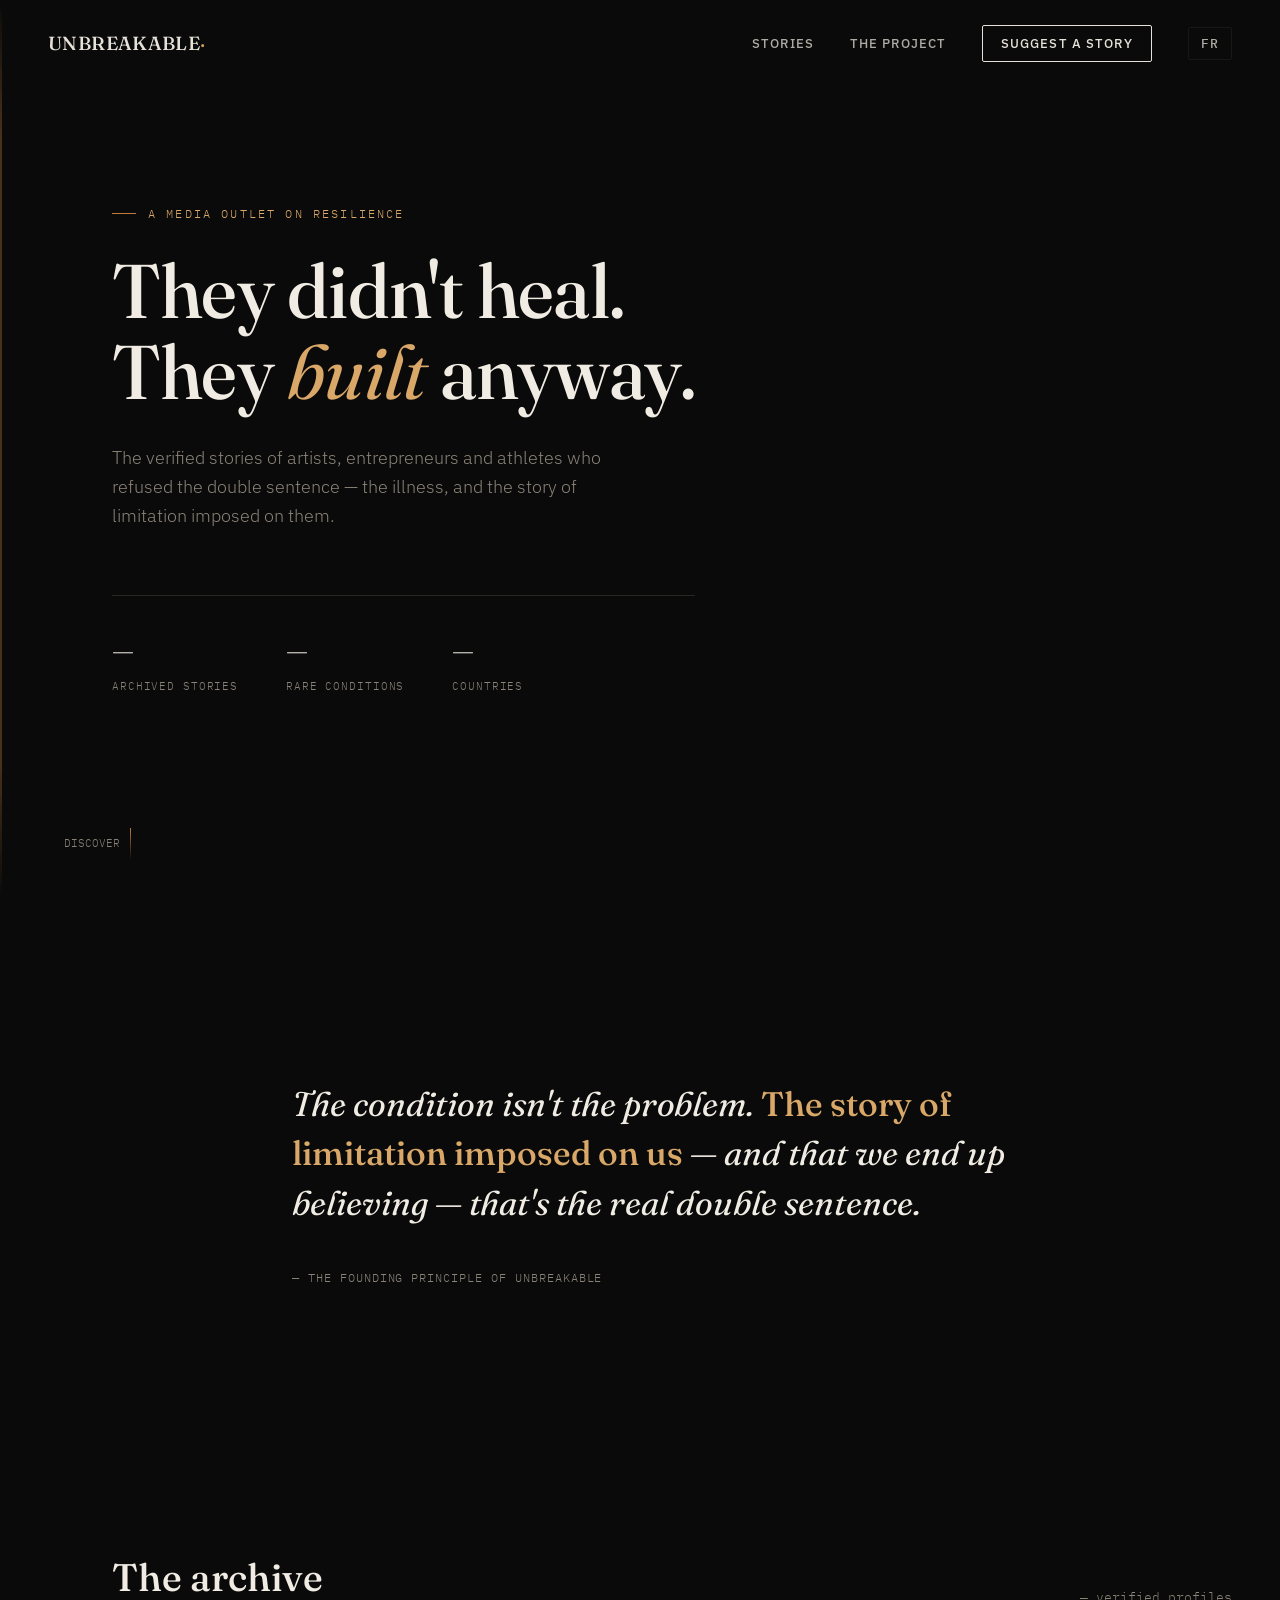
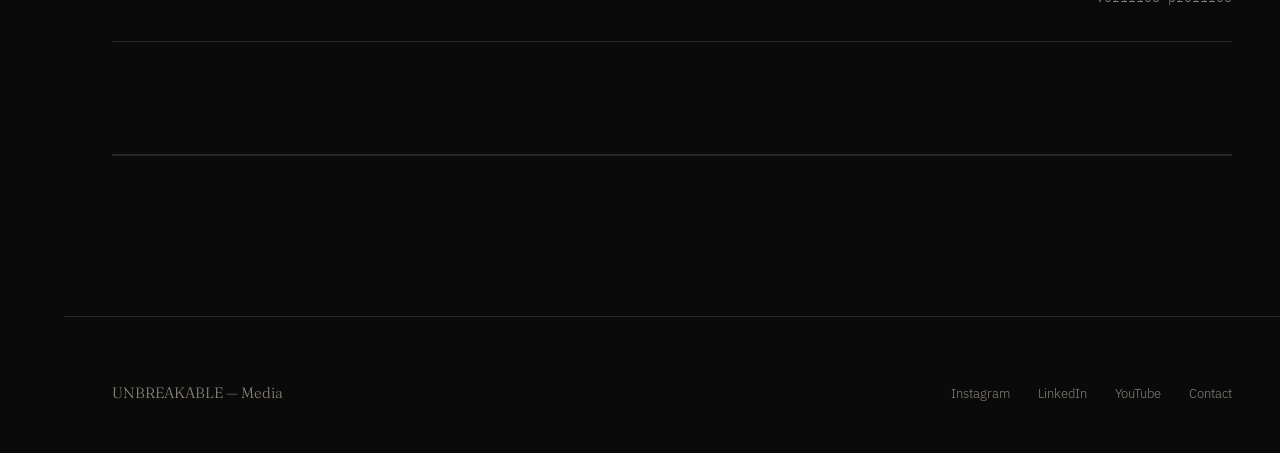
==== en/index.html @ 42d69dcd "Site anglais Unbreakable: pages racine (en/)" ====
<!DOCTYPE html>
<html lang="en">
<head>
<meta charset="UTF-8">
<meta name="viewport" content="width=device-width, initial-scale=1.0">
<title>Unbreakable — They didn't heal. They built anyway.</title>
<meta name="description" content="The verified stories of artists, entrepreneurs and athletes who refused the double sentence tied to their rare condition.">
<link rel="preconnect" href="https://fonts.googleapis.com">
<link href="https://fonts.googleapis.com/css2?family=Fraunces:ital,opsz,wght@0,9..144,300;0,9..144,500;0,9..144,600;1,9..144,400;1,9..144,500&family=IBM+Plex+Sans:wght@300;400;500;600&family=IBM+Plex+Mono:wght@400;500&display=swap" rel="stylesheet">
<link rel="stylesheet" href="/css/style.css">
</head>
<body>
<div class="thread-track"><div class="thread"></div></div>
<header>
<a href="/en/" class="wordmark">UNBREAKABLE<span class="crack">·</span></a>
<nav>
<ul>
<li><a href="#archive">Stories</a></li>
<li><a href="#manifesto">The project</a></li>
<li><a href="/en/propose.html" class="nav-cta">Suggest a story</a></li>
<li><a href="/" class="lang-switch mono">FR</a></li>
</ul>
</nav>
</header>
<section class="hero">
<div class="hero-row">
<div class="hero-inner">
<div class="eyebrow">A media outlet on resilience</div>
<h1 class="display">They didn't heal.<br>They <em>built</em> anyway.</h1>
<p class="hero-sub">The verified stories of artists, entrepreneurs and athletes who refused the double sentence — the illness, and the story of limitation imposed on them.</p>
<div class="hero-meta">
<div>
<span class="num" id="stat-stories">—</span>
<span class="label">Archived stories</span>
</div>
<div>
<span class="num" id="stat-pathologies">—</span>
<span class="label">Rare conditions</span>
</div>
<div>
<span class="num" id="stat-countries">—</span>
<span class="label">Countries</span>
</div>
</div>
</div>
<a href="#" class="featured" id="featured-story">
</a>
</div>
<div class="scroll-hint">DISCOVER</div>
</section>
<section class="manifesto" id="manifesto">
<div class="manifesto-inner">
<p>The condition isn't the problem. <span class="gold">The story of limitation imposed on us</span> — and that we end up believing — that's the real double sentence.</p>
<div class="manifesto-sign">— The founding principle of Unbreakable</div>
</div>
</section>
<section class="archive" id="archive">
<div class="archive-head">
<h2 class="display">The archive</h2>
<span class="archive-count mono" id="archive-count">— verified profiles</span>
</div>
<div class="filters" id="filters">
</div>
<div class="grid" id="grid">
</div>
</section>
<footer>
<div class="footer-wordmark">UNBREAKABLE — Media</div>
<div class="footer-links">
<a href="https://instagram.com/lesincassables" target="_blank">Instagram</a>
<a href="https://linkedin.com/company/lesincassables" target="_blank">LinkedIn</a>
<a href="#" target="_blank">YouTube</a>
<a href="mailto:contact@lesincassables.com">Contact</a>
</div>
</footer>
<script src="/en/js/main.js"></script>
</body>
</html>
---- css/style.css ----
:root{
    --bg:#0a0a0a;
    --surface:#141210;
    --surface-2:#1c1916;
    --text:#f0ece3;
    --text-muted:#8a8378;
    --gold:#c17a3a;
    --gold-light:#d9a869;
    --hairline:#2a2723;
  }
  *{margin:0;padding:0;box-sizing:border-box;}
  html{scroll-behavior:smooth;}
  body{
    background:var(--bg);
    color:var(--text);
    font-family:'IBM Plex Sans',sans-serif;
    font-weight:300;
    line-height:1.6;
    overflow-x:hidden;
  }
  .display{font-family:'Fraunces',serif;}
  .mono{font-family:'IBM Plex Mono',monospace;}

  /* ---- Gold thread that runs the length of the page ---- */
  .thread{
    position:fixed;
    left:0; top:0;
    width:2px; height:100vh;
    background:linear-gradient(180deg, transparent 0%, var(--gold) 15%, var(--gold) 85%, transparent 100%);
    opacity:.35;
    transform-origin:top;
    z-index:1;
    pointer-events:none;
  }
  .thread-track{position:absolute; left:48px; top:0; width:2px; height:100%;}

  /* ---- Nav ---- */
  header{
    position:fixed; top:0; left:0; right:0;
    display:flex; align-items:center; justify-content:space-between;
    padding:28px 48px;
    z-index:100;
    mix-blend-mode:difference;
  }
  .wordmark{
    font-family:'Fraunces',serif;
    font-weight:500;
    font-size:19px;
    letter-spacing:0.02em;
    color:var(--text);
    text-decoration:none;
  }
  .wordmark .crack{color:var(--gold-light);}
  nav ul{display:flex; gap:36px; list-style:none;}
  nav a{
    color:var(--text);
    text-decoration:none;
    font-size:13px;
    letter-spacing:0.08em;
    text-transform:uppercase;
    font-weight:500;
    opacity:.75;
    transition:opacity .25s;
  }
  nav a:hover{opacity:1;}
  .nav-cta{
    border:1px solid var(--text);
    padding:9px 18px;
    border-radius:2px;
    opacity:1 !important;
  }
  .lang-switch{
    border:1px solid var(--hairline);
    padding:7px 12px !important;
    border-radius:2px;
    font-family:'IBM Plex Mono',monospace;
    letter-spacing:.08em;
  }
  .lang-switch:hover{border-color:var(--gold-light); color:var(--gold-light) !important; opacity:1 !important;}

  /* ---- Hero ---- */
  .hero{
    min-height:100vh;
    display:flex;
    flex-direction:column;
    justify-content:center;
    padding:0 48px;
    position:relative;
  }
  .hero-row{
    display:flex;
    gap:80px;
    align-items:flex-end;
    margin-left:64px;
    flex-wrap:wrap;
  }
  .hero-inner{max-width:640px;}

  /* ---- Featured story panel (hero sidekick) ---- */
  .featured{
    width:300px;
    flex-shrink:0;
    text-decoration:none;
    color:inherit;
    display:block;
  }
  .featured-eyebrow{
    font-family:'IBM Plex Mono',monospace;
    font-size:11px;
    letter-spacing:.14em;
    text-transform:uppercase;
    color:var(--gold-light);
    margin-bottom:16px;
    display:flex; align-items:center; gap:10px;
  }
  .featured-eyebrow::before{content:'';width:16px;height:1px;background:var(--gold);}
  .featured-portrait{
    width:100%;
    aspect-ratio:3/3.6;
    border-radius:4px;
    position:relative;
    overflow:hidden;
    margin-bottom:18px;
    border:1px solid var(--hairline);
  }
  .featured-portrait .crack-line{
    position:absolute;
    top:38%; left:-10%;
    width:120%; height:2px;
    background:var(--gold-light);
    transform:rotate(-4deg);
    box-shadow:0 0 12px rgba(193,122,58,.6);
  }
  .featured h3{
    font-family:'Fraunces',serif;
    font-weight:500;
    font-size:22px;
    margin-bottom:8px;
  }
  .featured p{
    font-size:13.5px;
    color:var(--text-muted);
    line-height:1.5;
  }
  .featured-read{
    margin-top:14px;
    font-family:'IBM Plex Mono',monospace;
    font-size:11px;
    letter-spacing:.06em;
    text-transform:uppercase;
    color:var(--gold-light);
    display:flex; align-items:center; gap:8px;
    transition:gap .2s;
  }
  .featured:hover .featured-read{gap:14px;}

  /* ---- Portrait silhouette (shared placeholder system) ---- */
  .portrait-silhouette{
    width:100%; height:100%;
    position:relative;
  }
  .portrait-silhouette .bust{
    position:absolute;
    bottom:0; left:50%;
    transform:translateX(-50%);
    width:78%; height:62%;
    border-radius:50% 50% 0 0 / 60% 60% 0 0;
  }
  .portrait-silhouette .head{
    position:absolute;
    top:12%; left:50%;
    transform:translateX(-50%);
    width:38%; aspect-ratio:1;
    border-radius:50%;
  }
  .eyebrow{
    font-family:'IBM Plex Mono',monospace;
    font-size:12px;
    letter-spacing:0.18em;
    text-transform:uppercase;
    color:var(--gold-light);
    margin-bottom:28px;
    display:flex;
    align-items:center;
    gap:12px;
  }
  .eyebrow::before{
    content:'';
    width:24px; height:1px;
    background:var(--gold);
  }
  .hero h1{
    font-size:clamp(38px, 6vw, 76px);
    font-weight:500;
    line-height:1.06;
    letter-spacing:-0.01em;
    max-width:14ch;
  }
  .hero h1 em{
    font-style:italic;
    font-weight:400;
    color:var(--gold-light);
    position:relative;
  }
  .hero-sub{
    margin-top:32px;
    max-width:46ch;
    font-size:18px;
    color:var(--text-muted);
    font-weight:300;
  }
  .hero-meta{
    display:flex;
    gap:48px;
    margin-top:64px;
    padding-top:32px;
    border-top:1px solid var(--hairline);
    max-width:640px;
  }
  .hero-meta div{display:flex; flex-direction:column; gap:6px;}
  .hero-meta .num{font-family:'Fraunces',serif; font-size:28px; color:var(--text);}
  .hero-meta .label{font-family:'IBM Plex Mono',monospace; font-size:11px; letter-spacing:.08em; text-transform:uppercase; color:var(--text-muted);}
  .scroll-hint{
    position:absolute; bottom:40px; left:64px;
    font-family:'IBM Plex Mono',monospace;
    font-size:11px;
    color:var(--text-muted);
    display:flex; align-items:center; gap:10px;
  }
  .scroll-hint::after{
    content:'';
    width:1px; height:32px;
    background:linear-gradient(180deg, var(--gold), transparent);
    animation:pulse-line 2s ease-in-out infinite;
  }
  @keyframes pulse-line{0%,100%{opacity:.3;}50%{opacity:1;}}

  /* ---- Manifesto ---- */
  .manifesto{
    padding:180px 48px;
    display:flex;
    justify-content:center;
    position:relative;
  }
  .manifesto-inner{max-width:760px; margin-left:64px;}
  .manifesto p{
    font-family:'Fraunces',serif;
    font-style:italic;
    font-weight:400;
    font-size:clamp(24px, 3vw, 34px);
    line-height:1.45;
    color:var(--text);
  }
  .manifesto p .gold{color:var(--gold-light); font-style:normal; font-weight:500;}
  .manifesto-sign{
    margin-top:40px;
    font-family:'IBM Plex Mono',monospace;
    font-size:12px;
    letter-spacing:.08em;
    text-transform:uppercase;
    color:var(--text-muted);
  }

  /* ---- Archive ---- */
  .archive{padding:80px 48px 160px; margin-left:64px;}
  .archive-head{
    display:flex;
    justify-content:space-between;
    align-items:flex-end;
    margin-bottom:56px;
    flex-wrap:wrap;
    gap:24px;
    border-bottom:1px solid var(--hairline);
    padding-bottom:32px;
  }
  .archive-head h2{
    font-family:'Fraunces',serif;
    font-weight:500;
    font-size:clamp(28px,3vw,40px);
  }
  .archive-count{font-family:'IBM Plex Mono',monospace; font-size:13px; color:var(--text-muted);}

  .filters{
    display:flex;
    flex-wrap:wrap;
    gap:10px;
    margin-bottom:56px;
  }
  .filter-chip{
    font-family:'IBM Plex Mono',monospace;
    font-size:12px;
    letter-spacing:.03em;
    padding:9px 16px;
    border:1px solid var(--hairline);
    border-radius:20px;
    color:var(--text-muted);
    background:transparent;
    cursor:pointer;
    transition:all .2s;
  }
  .filter-chip:hover{border-color:var(--gold); color:var(--text);}
  .filter-chip.active{
    background:var(--gold);
    border-color:var(--gold);
    color:#0a0a0a;
    font-weight:500;
  }

  .grid{
    display:grid;
    grid-template-columns:repeat(3, 1fr);
    gap:1px;
    background:var(--hairline);
    border:1px solid var(--hairline);
  }
  .card{
    background:var(--bg);
    padding:36px 28px;
    position:relative;
    overflow:hidden;
    cursor:pointer;
    transition:background .3s;
    min-height:280px;
    display:flex;
    flex-direction:column;
    justify-content:space-between;
    text-decoration:none;
    color:inherit;
  }
  .card::before{
    content:'';
    position:absolute;
    top:0; left:-100%;
    width:200%; height:1px;
    background:var(--gold);
    transform:rotate(-3deg);
    transition:left .5s cubic-bezier(.2,.8,.2,1);
    opacity:0;
  }
  .card:hover{background:var(--surface);}
  .card:hover::before{left:0; opacity:1;}
  .card-tag{
    font-family:'IBM Plex Mono',monospace;
    font-size:11px;
    letter-spacing:.06em;
    text-transform:uppercase;
    color:var(--gold-light);
    margin-bottom:auto;
    padding-bottom:20px;
  }
  .card-portrait{
    width:100%;
    height:120px;
    border-radius:3px;
    background:var(--surface-2);
    border:1px solid var(--hairline);
    position:relative;
    overflow:hidden;
    margin-bottom:20px;
  }
  .card-portrait .crack-line{
    position:absolute;
    top:44%; left:-10%;
    width:120%; height:1.5px;
    background:var(--gold-light);
    transform:rotate(-3deg);
    opacity:.85;
  }
  /* Per-pathology tint variants */
  .tint-1 .bust, .tint-1 .head{background:linear-gradient(160deg,#3a2f22,#1c1712);}
  .tint-2 .bust, .tint-2 .head{background:linear-gradient(160deg,#332b2f,#1a1518);}
  .tint-3 .bust, .tint-3 .head{background:linear-gradient(160deg,#2b3129,#151815);}
  .card h3{
    font-family:'Fraunces',serif;
    font-weight:500;
    font-size:22px;
    margin-bottom:10px;
  }
  .card p{
    font-size:14px;
    color:var(--text-muted);
    font-weight:300;
    line-height:1.5;
  }
  .card-footer{
    display:flex; justify-content:space-between; align-items:center;
    margin-top:24px;
    padding-top:16px;
    border-top:1px solid var(--hairline);
  }
  .card-country{font-family:'IBM Plex Mono',monospace; font-size:11px; color:var(--text-muted);}
  .card-arrow{color:var(--gold-light); font-size:16px; transition:transform .25s;}
  .card:hover .card-arrow{transform:translateX(4px);}

  /* ---- CTA / Cross-link to coaching ---- */
  .crosslink{
    margin:0 48px 160px;
    margin-left:112px;
    padding:56px;
    border:1px solid var(--hairline);
    border-radius:4px;
    display:flex;
    justify-content:space-between;
    align-items:center;
    gap:32px;
    flex-wrap:wrap;
    background:var(--surface);
  }
  .crosslink h3{
    font-family:'Fraunces',serif;
    font-weight:500;
    font-size:24px;
    max-width:26ch;
  }
  .crosslink h3 span{color:var(--gold-light); font-style:italic; font-weight:400;}
  .crosslink-btn{
    font-family:'IBM Plex Mono',monospace;
    font-size:13px;
    text-transform:uppercase;
    letter-spacing:.06em;
    color:var(--bg);
    background:var(--text);
    padding:16px 28px;
    border-radius:2px;
    text-decoration:none;
    white-space:nowrap;
    transition:background .2s;
  }
  .crosslink-btn:hover{background:var(--gold-light);}

  /* ---- Footer ---- */
  footer{
    padding:64px 48px 48px;
    margin-left:64px;
    border-top:1px solid var(--hairline);
    display:flex;
    justify-content:space-between;
    align-items:flex-end;
    flex-wrap:wrap;
    gap:32px;
  }
  .footer-wordmark{font-family:'Fraunces',serif; font-size:15px; color:var(--text-muted);}
  .footer-links{display:flex; gap:28px;}
  .footer-links a{color:var(--text-muted); text-decoration:none; font-size:13px;}
  .footer-links a:hover{color:var(--gold-light);}

  @media (max-width:880px){
    header{padding:20px 24px;}
    .hero, .manifesto, .archive, footer{padding-left:24px; padding-right:24px; margin-left:0;}
    .hero-inner, .manifesto-inner{margin-left:0;}
    .grid{grid-template-columns:1fr;}
    .crosslink{margin-left:24px; margin-right:24px; flex-direction:column; align-items:flex-start;}
    nav ul{display:none;}
    .thread-track{left:20px;}
  }

/* ---- Story page (article) ---- */
.story-page{
    max-width:760px;
    margin:0 auto;
    padding:160px 48px 160px;
}
.story-back{
    font-family:'IBM Plex Mono',monospace;
    font-size:12px;
    letter-spacing:.05em;
    text-transform:uppercase;
    color:var(--text-muted);
    text-decoration:none;
    display:inline-block;
    margin-bottom:48px;
    transition:color .2s;
}
.story-back:hover{color:var(--gold-light);}
.story-head{margin-bottom:40px;}
.story-eyebrow{
    font-size:12px;
    letter-spacing:.1em;
    text-transform:uppercase;
    color:var(--gold-light);
    margin-bottom:20px;
}
.story-head h1{
    font-size:clamp(32px, 5vw, 56px);
    font-weight:500;
    line-height:1.08;
}
.story-portrait{
    width:220px;
    aspect-ratio:3/3.6;
    border-radius:4px;
    position:relative;
    overflow:hidden;
    margin-bottom:56px;
    border:1px solid var(--hairline);
}
.story-portrait .crack-line{
    position:absolute;
    top:38%; left:-10%;
    width:120%; height:2px;
    background:var(--gold-light);
    transform:rotate(-4deg);
    box-shadow:0 0 12px rgba(193,122,58,.6);
}
.story-body{
    font-size:18px;
    line-height:1.8;
    color:var(--text);
    font-weight:300;
}
.story-body p{margin-bottom:28px;}
.story-body p:first-of-type{font-size:20px; color:var(--text);}
.story-hook-only{font-style:italic; color:var(--text-muted);}
.story-soon{
    font-size:12px;
    letter-spacing:.05em;
    text-transform:uppercase;
    color:var(--text-muted);
    margin-top:16px;
}
.story-missing{padding:120px 0; text-align:center;}

@media (max-width:880px){
    .story-page{padding:120px 24px 100px;}
}

/* ---- Propose a story page (form) ---- */
.propose-page{
    max-width:640px;
    margin:0 auto;
    padding:160px 48px 160px;
}
.propose-eyebrow{
    font-family:'IBM Plex Mono',monospace;
    font-size:12px;
    letter-spacing:.1em;
    text-transform:uppercase;
    color:var(--gold-light);
    margin-bottom:20px;
}
.propose-page h1{
    font-size:clamp(30px, 4.5vw, 46px);
    font-weight:500;
    line-height:1.12;
    margin-bottom:20px;
}
.propose-intro{
    font-size:17px;
    color:var(--text-muted);
    line-height:1.7;
    margin-bottom:56px;
    max-width:56ch;
}
.propose-form{display:flex; flex-direction:column; gap:28px;}
.form-field{display:flex; flex-direction:column; gap:10px;}
.form-field label{
    font-family:'IBM Plex Mono',monospace;
    font-size:12px;
    letter-spacing:.06em;
    text-transform:uppercase;
    color:var(--text-muted);
}
.form-field .optional{text-transform:none; letter-spacing:0; opacity:.7;}
.form-field input, .form-field textarea{
    background:var(--surface);
    border:1px solid var(--hairline);
    border-radius:2px;
    padding:14px 16px;
    color:var(--text);
    font-family:'IBM Plex Sans',sans-serif;
    font-size:15px;
    font-weight:300;
    resize:vertical;
    transition:border-color .2s;
}
.form-field input:focus, .form-field textarea:focus{
    outline:none;
    border-color:var(--gold-light);
}
.form-field textarea{min-height:140px;}
.visually-hidden{position:absolute; width:1px; height:1px; overflow:hidden; clip:rect(0 0 0 0); white-space:nowrap;}
.propose-submit{
    align-self:flex-start;
    font-family:'IBM Plex Mono',monospace;
    font-size:13px;
    text-transform:uppercase;
    letter-spacing:.06em;
    color:var(--bg);
    background:var(--gold-light);
    border:none;
    padding:16px 32px;
    border-radius:2px;
    cursor:pointer;
    transition:background .2s;
    margin-top:12px;
}
.propose-submit:hover{background:var(--gold);}
.thanks-page{padding:200px 48px; text-align:center;}
.thanks-page h1{
    font-size:clamp(30px, 4.5vw, 46px);
    font-weight:500;
    margin-bottom:20px;
}
.thanks-page p{color:var(--text-muted); font-size:17px; margin-bottom:32px;}

@media (max-width:880px){
    .propose-page{padding:120px 24px 100px;}
}
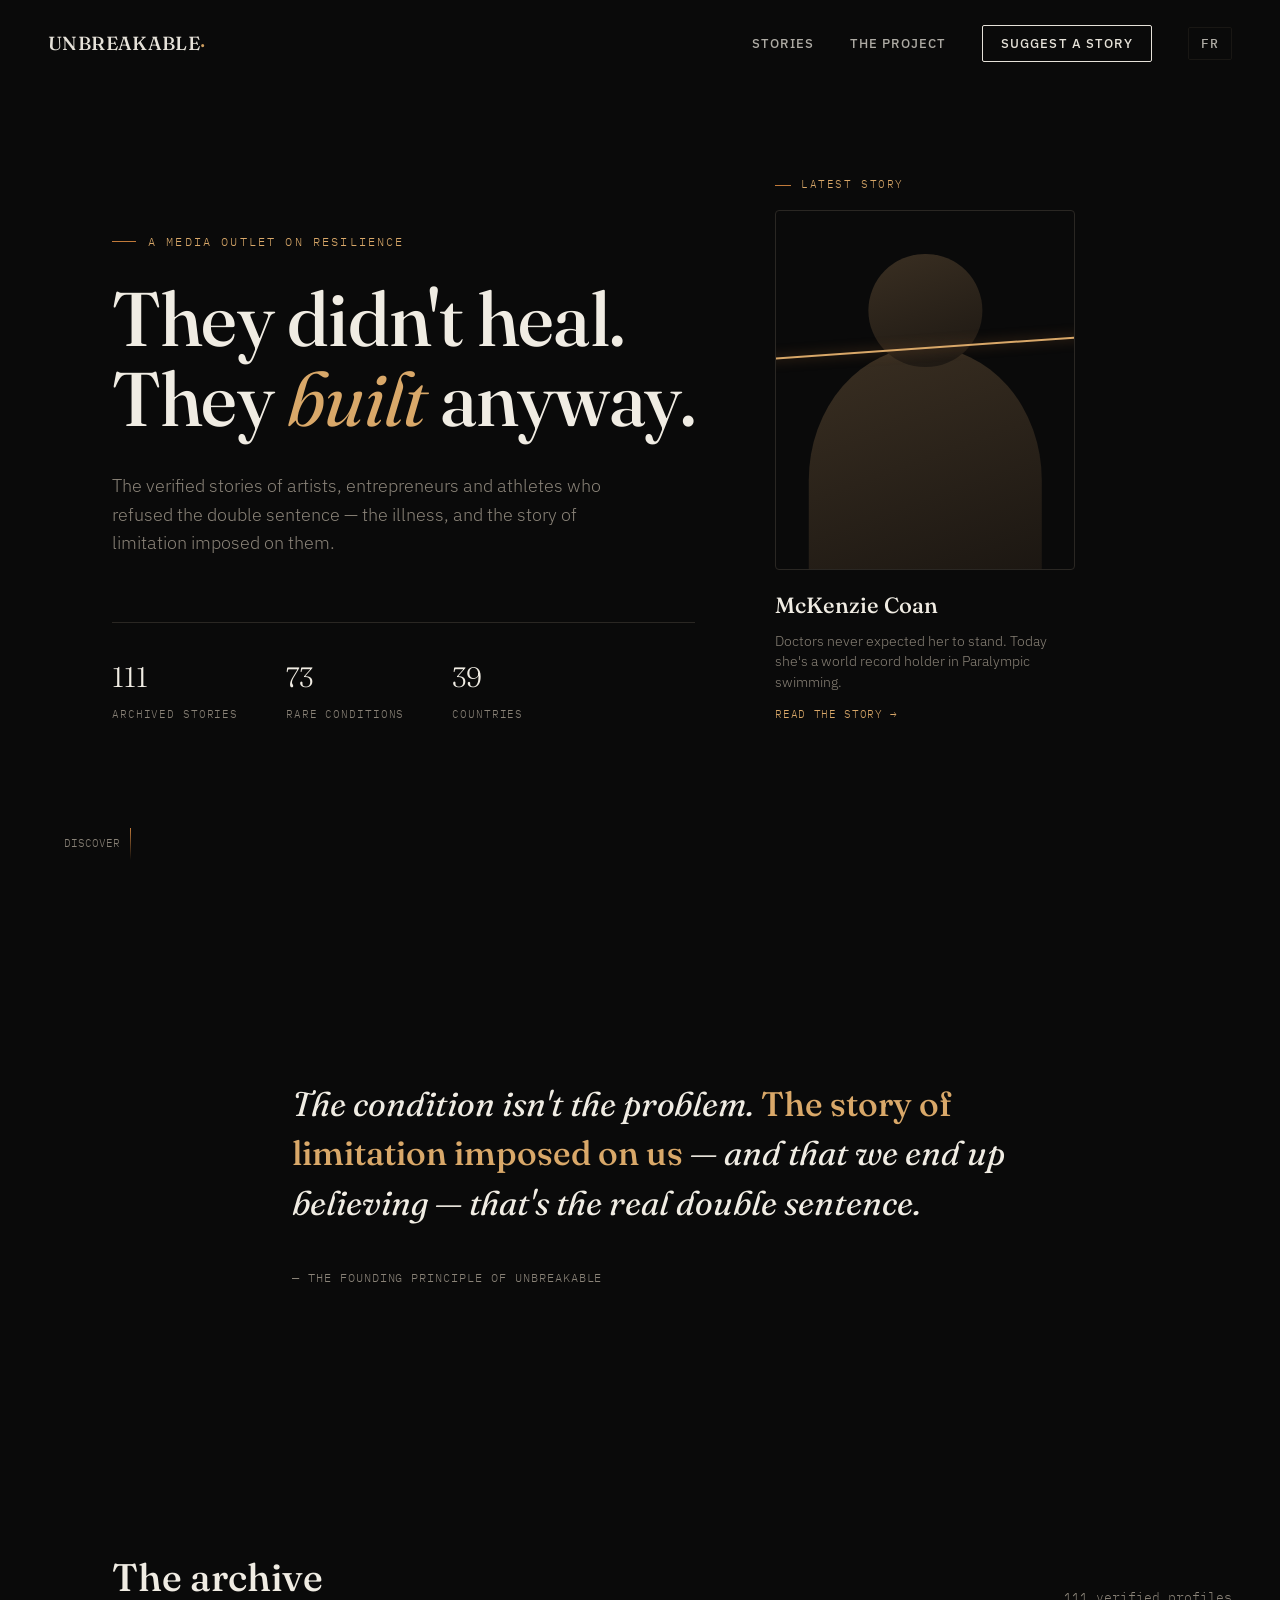
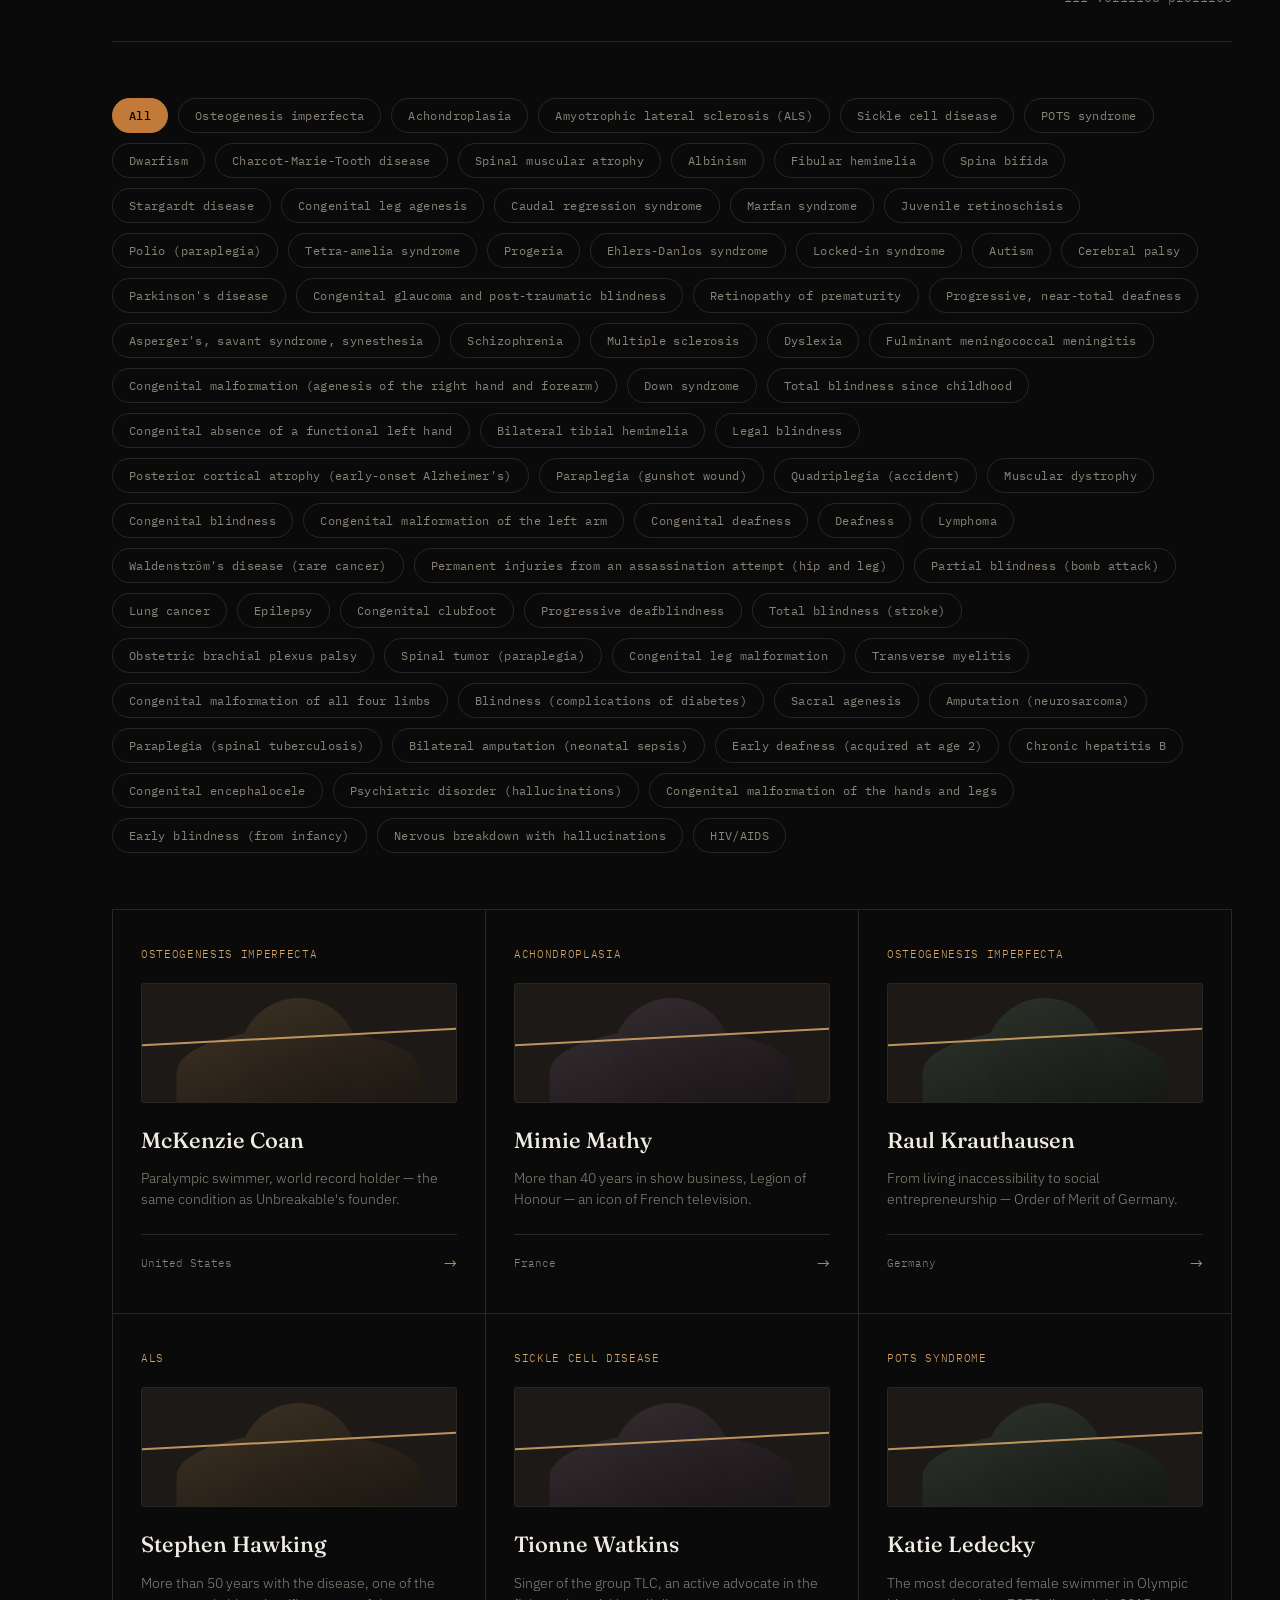
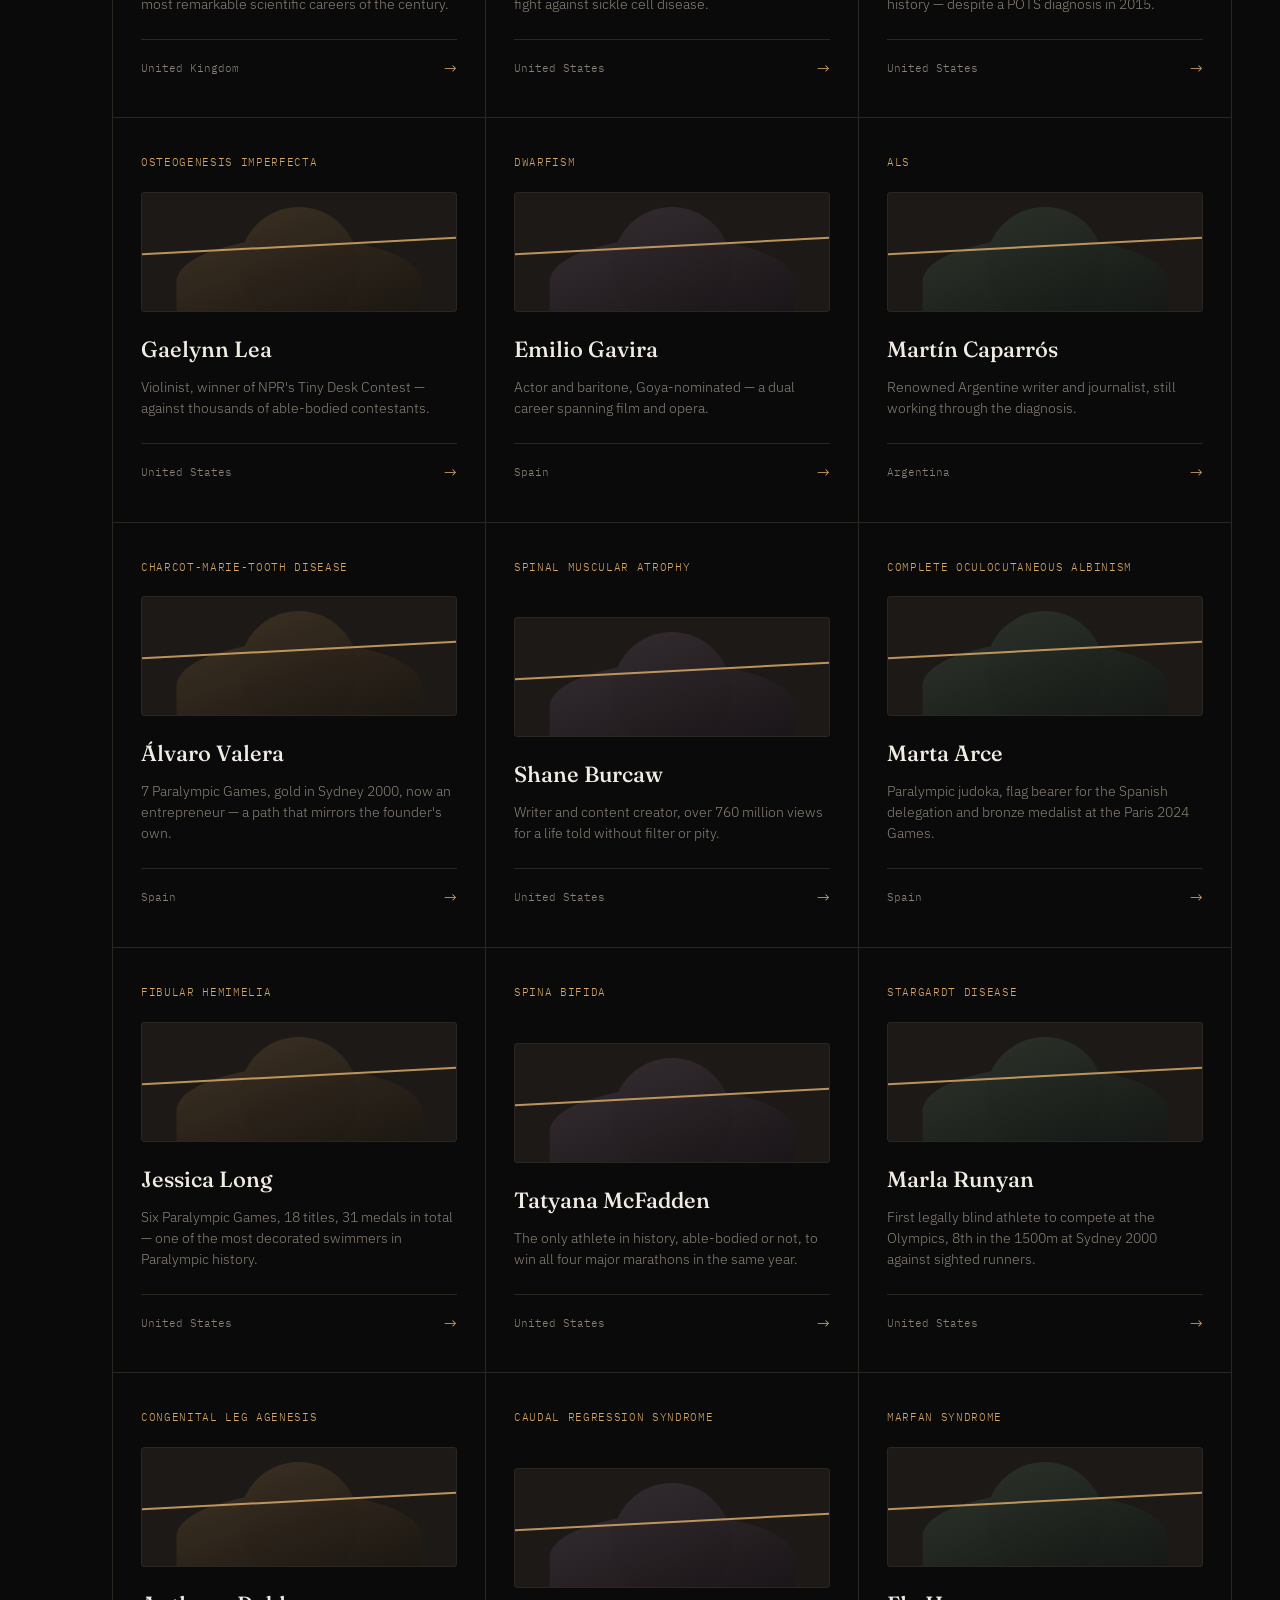
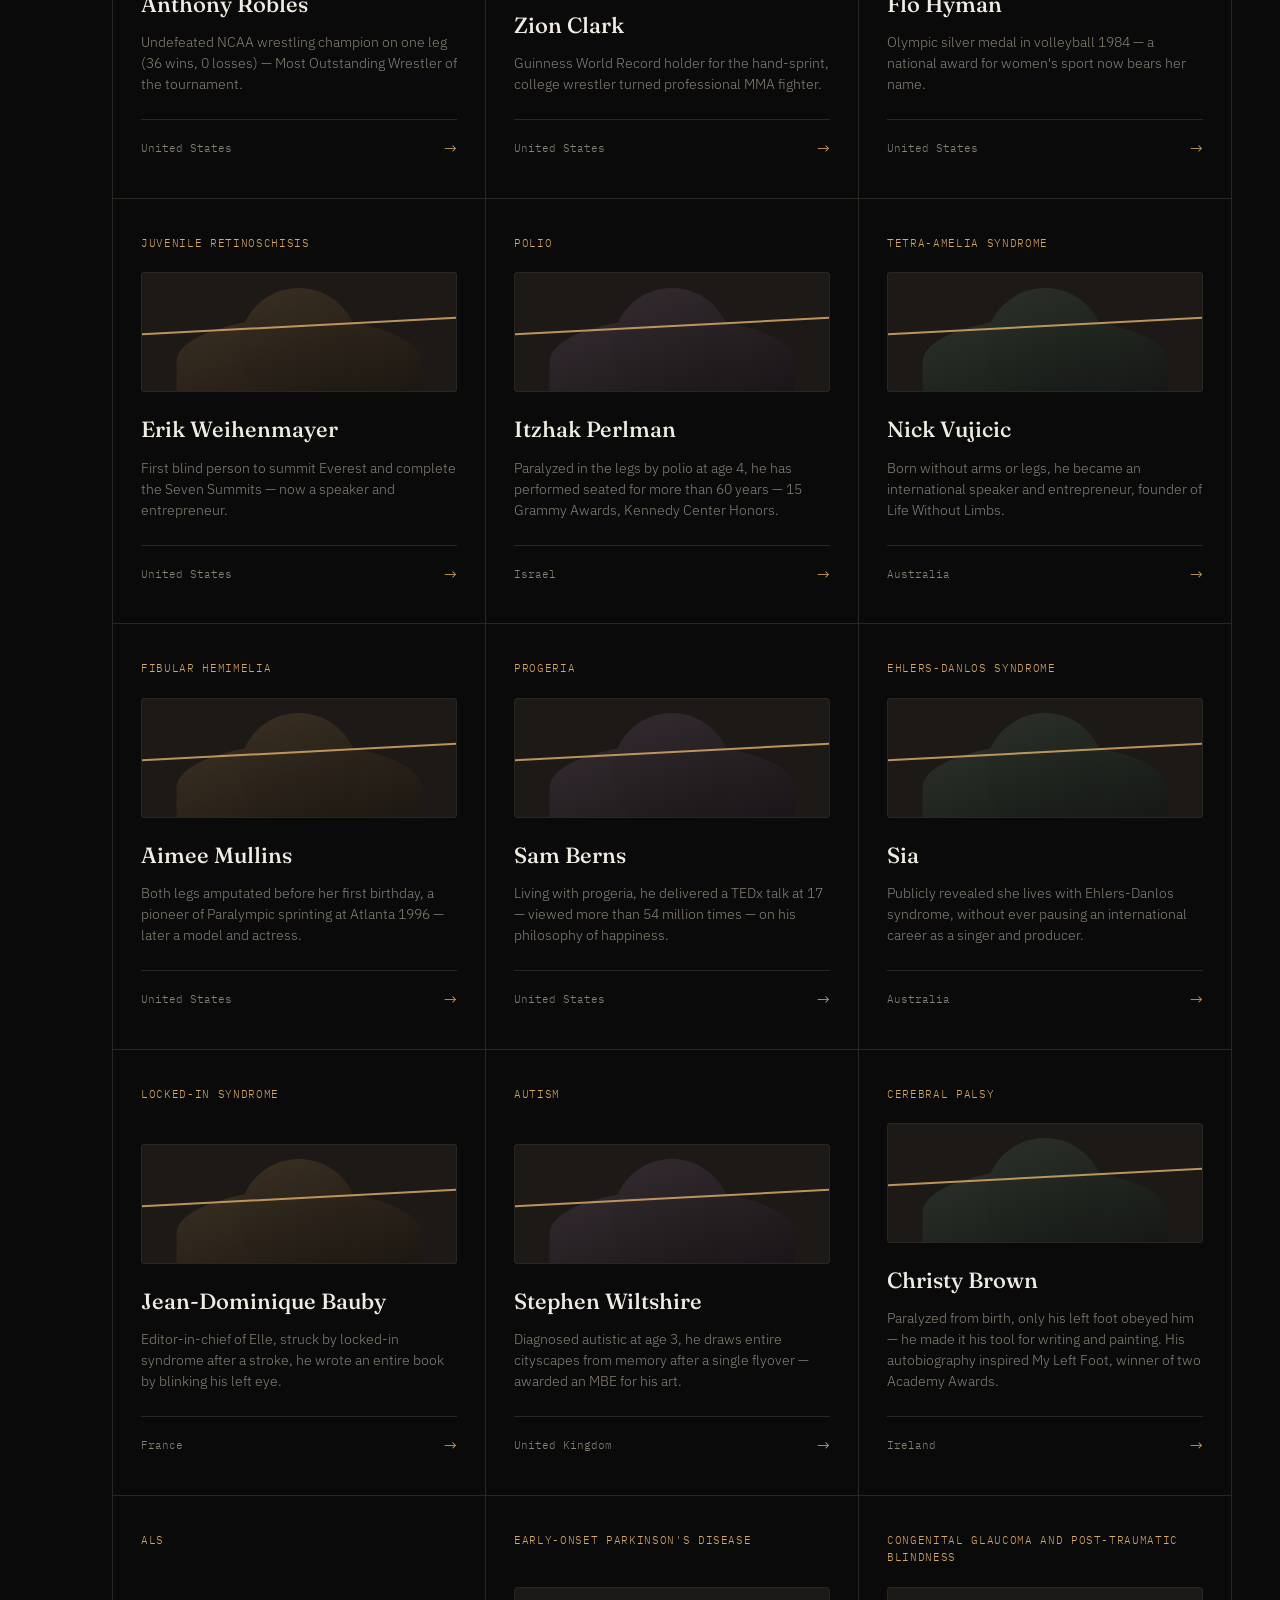
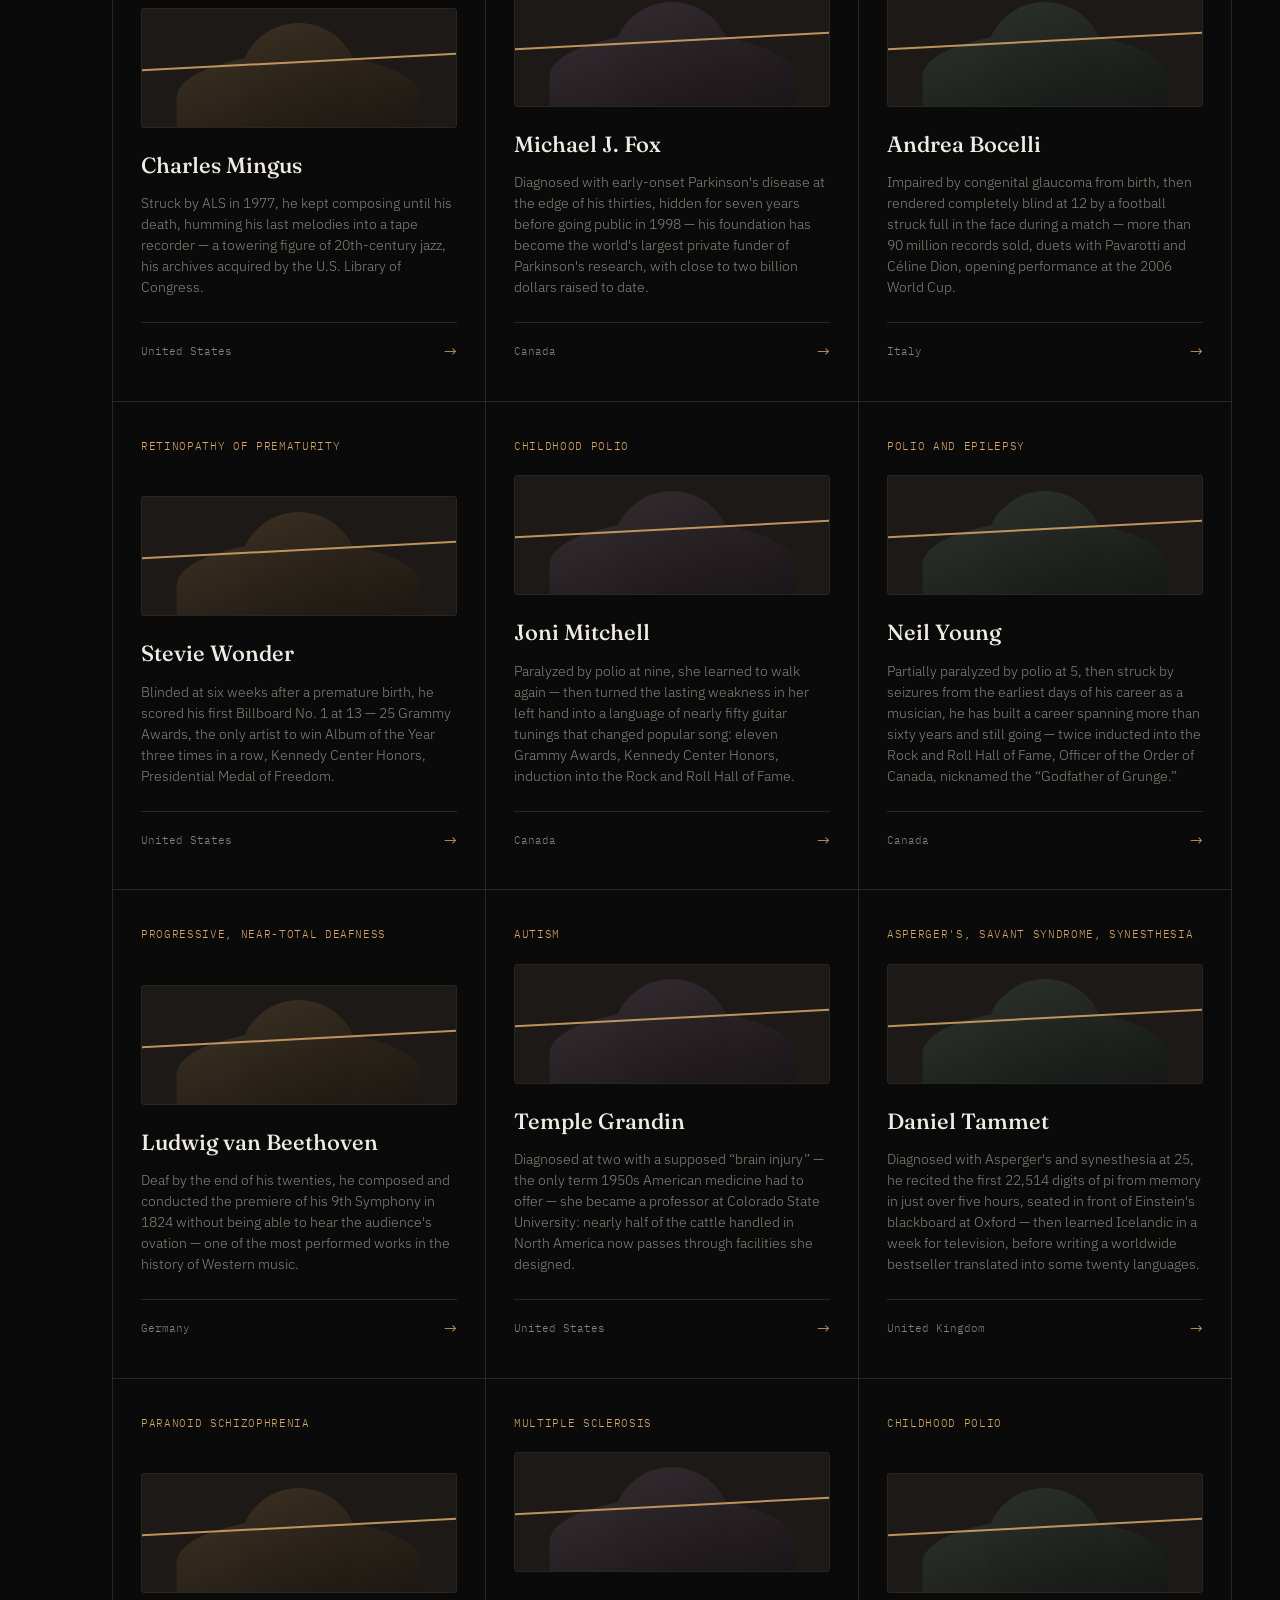
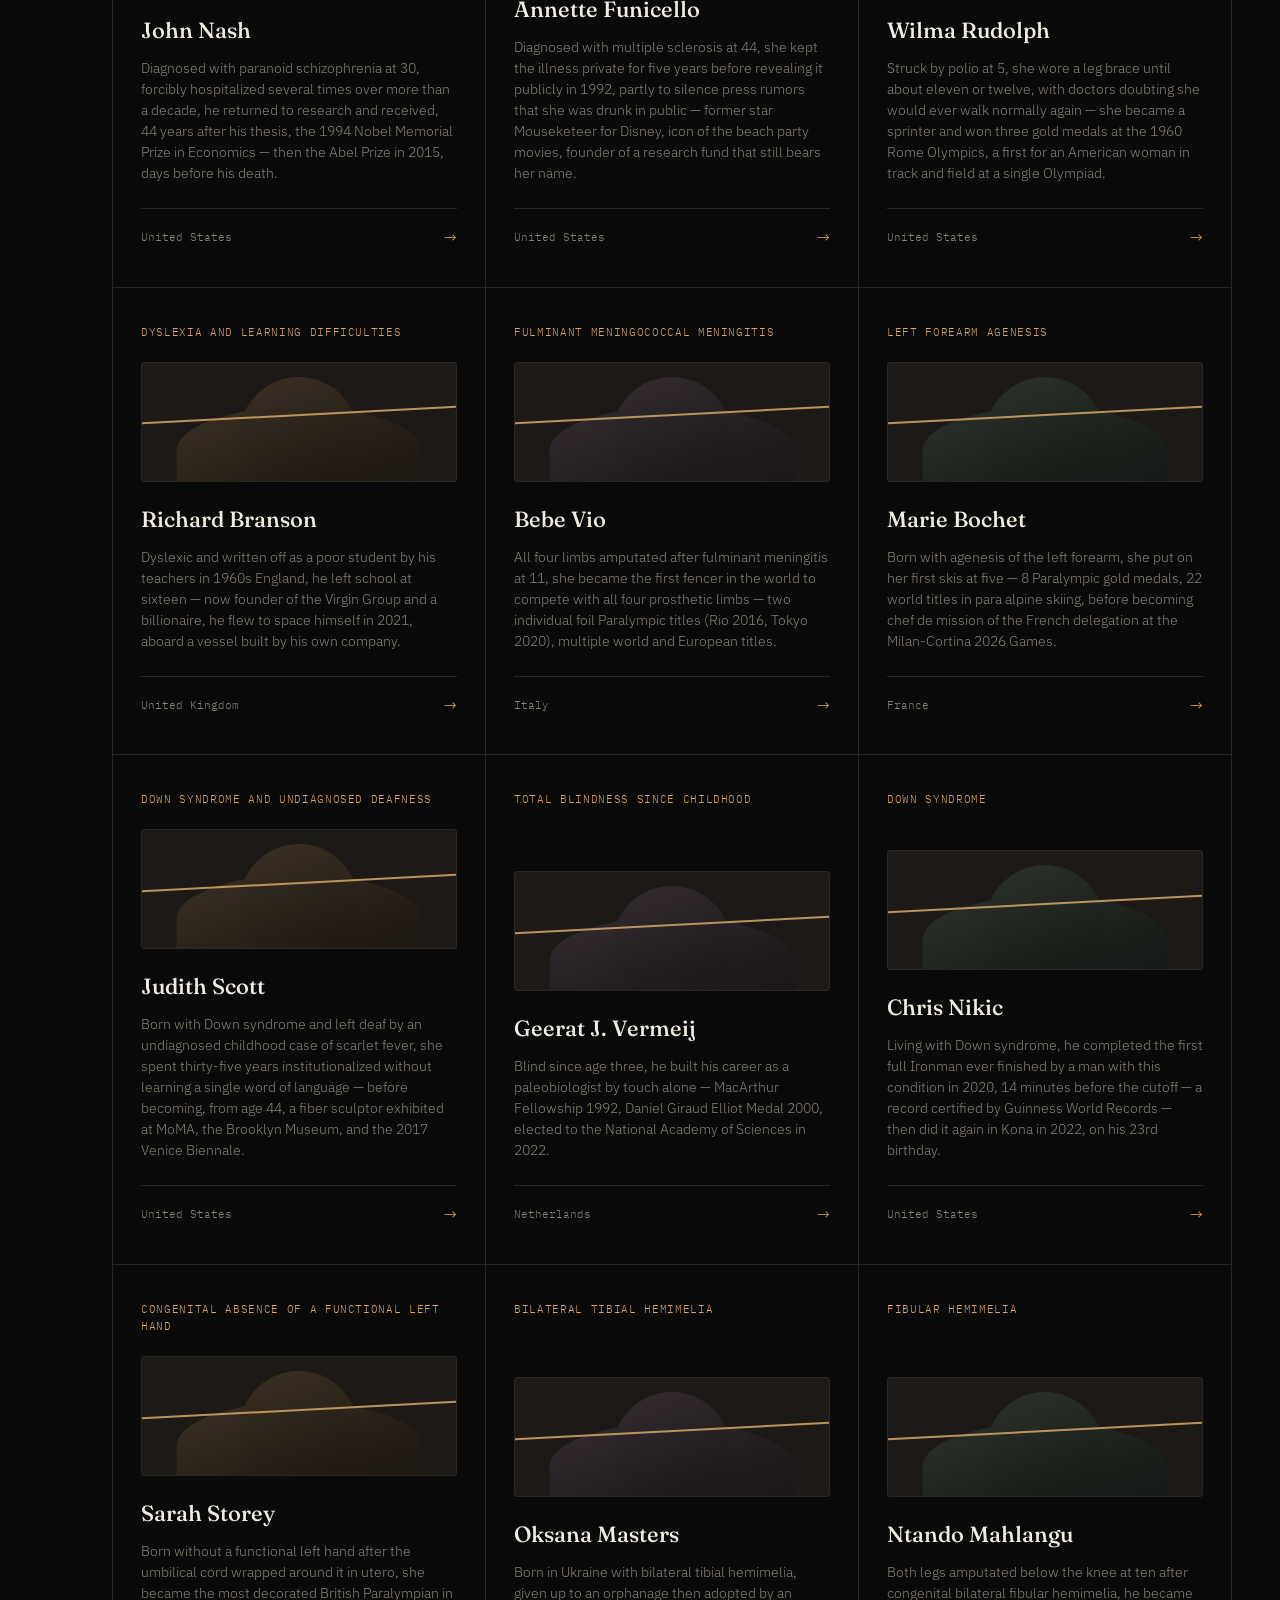
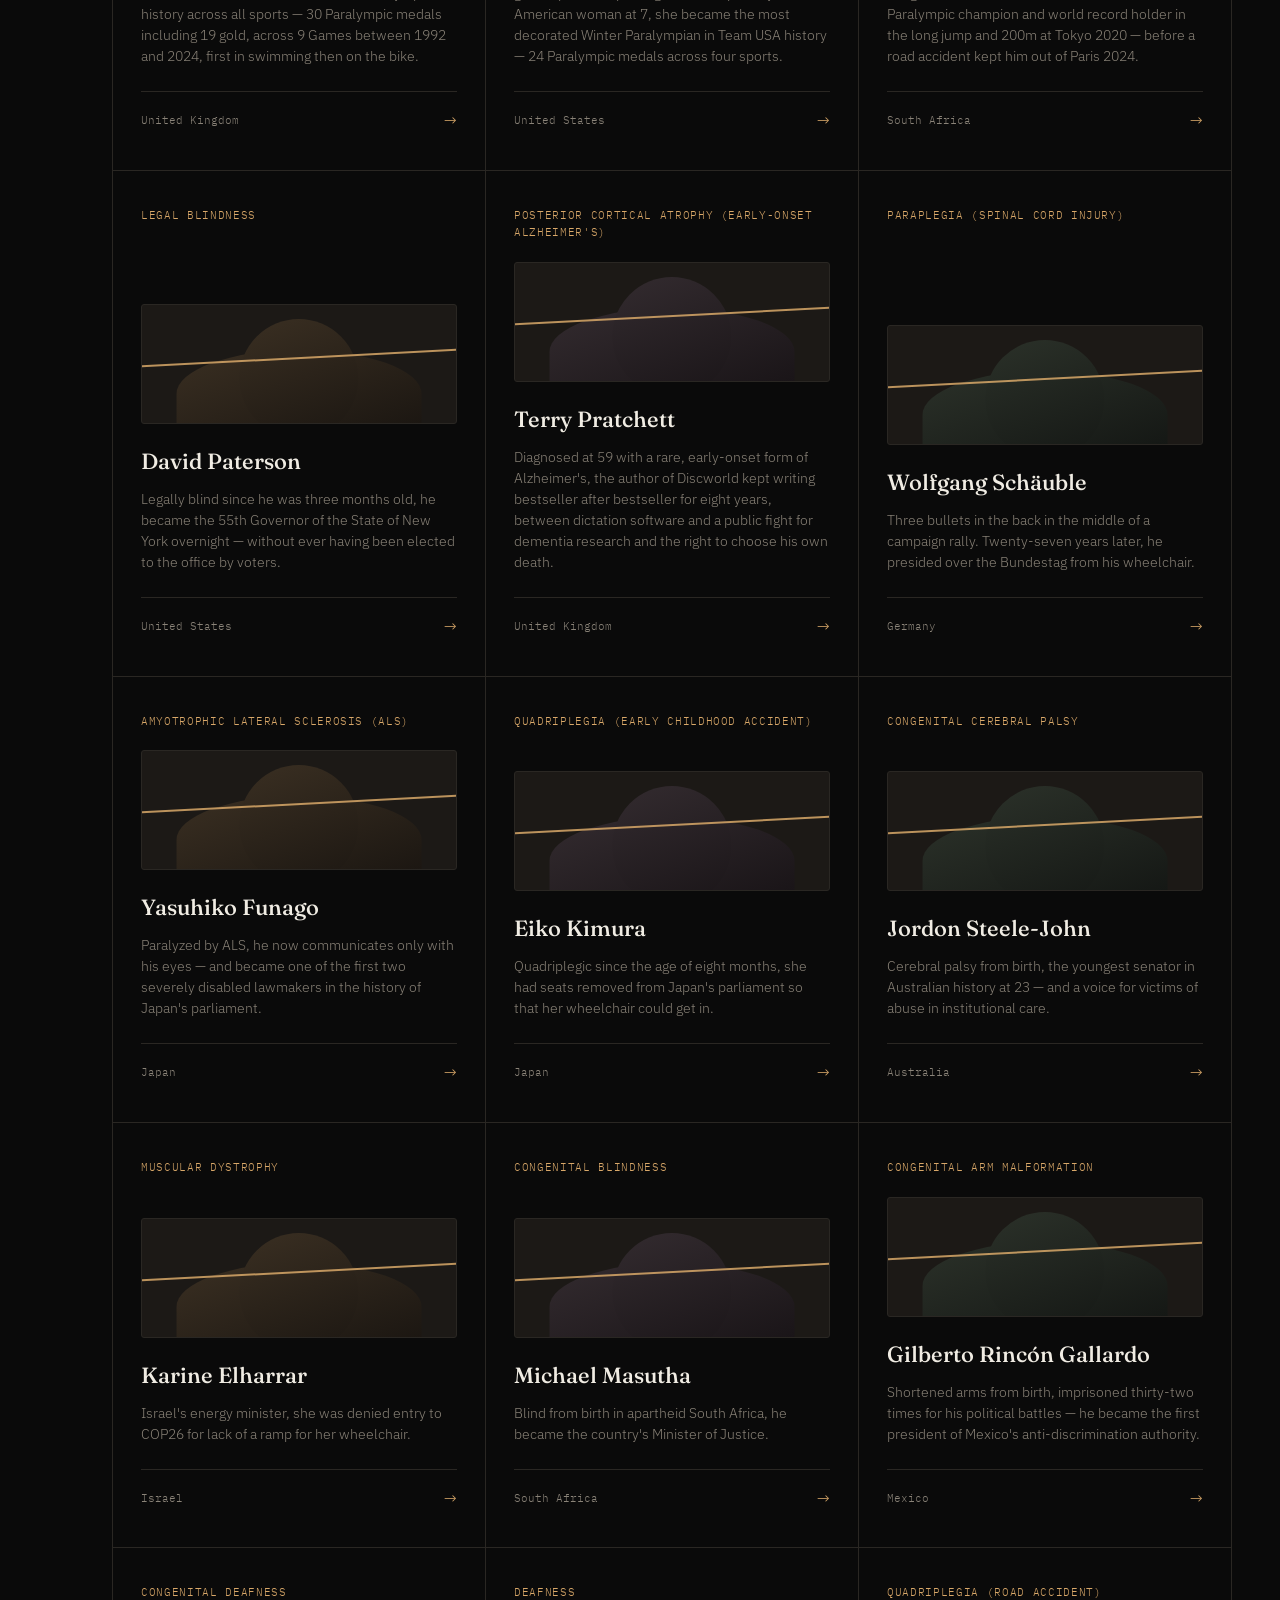
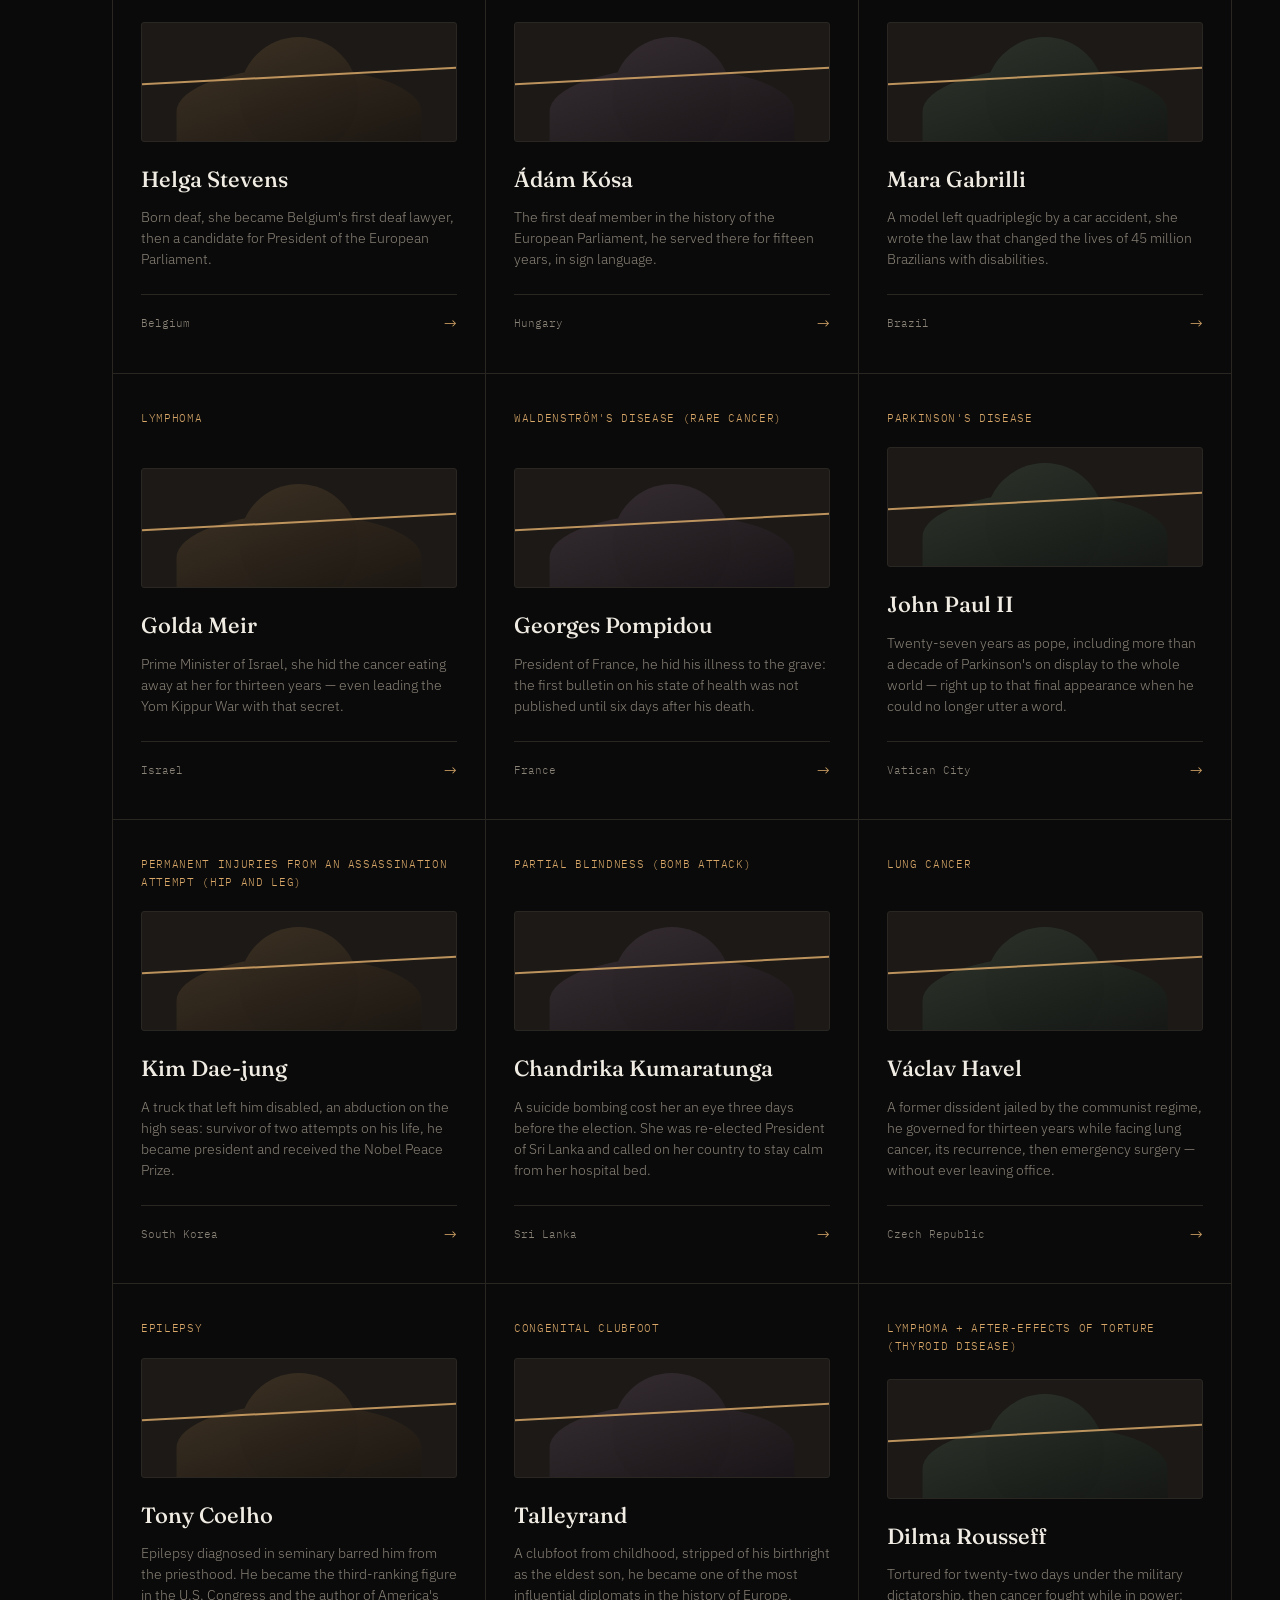
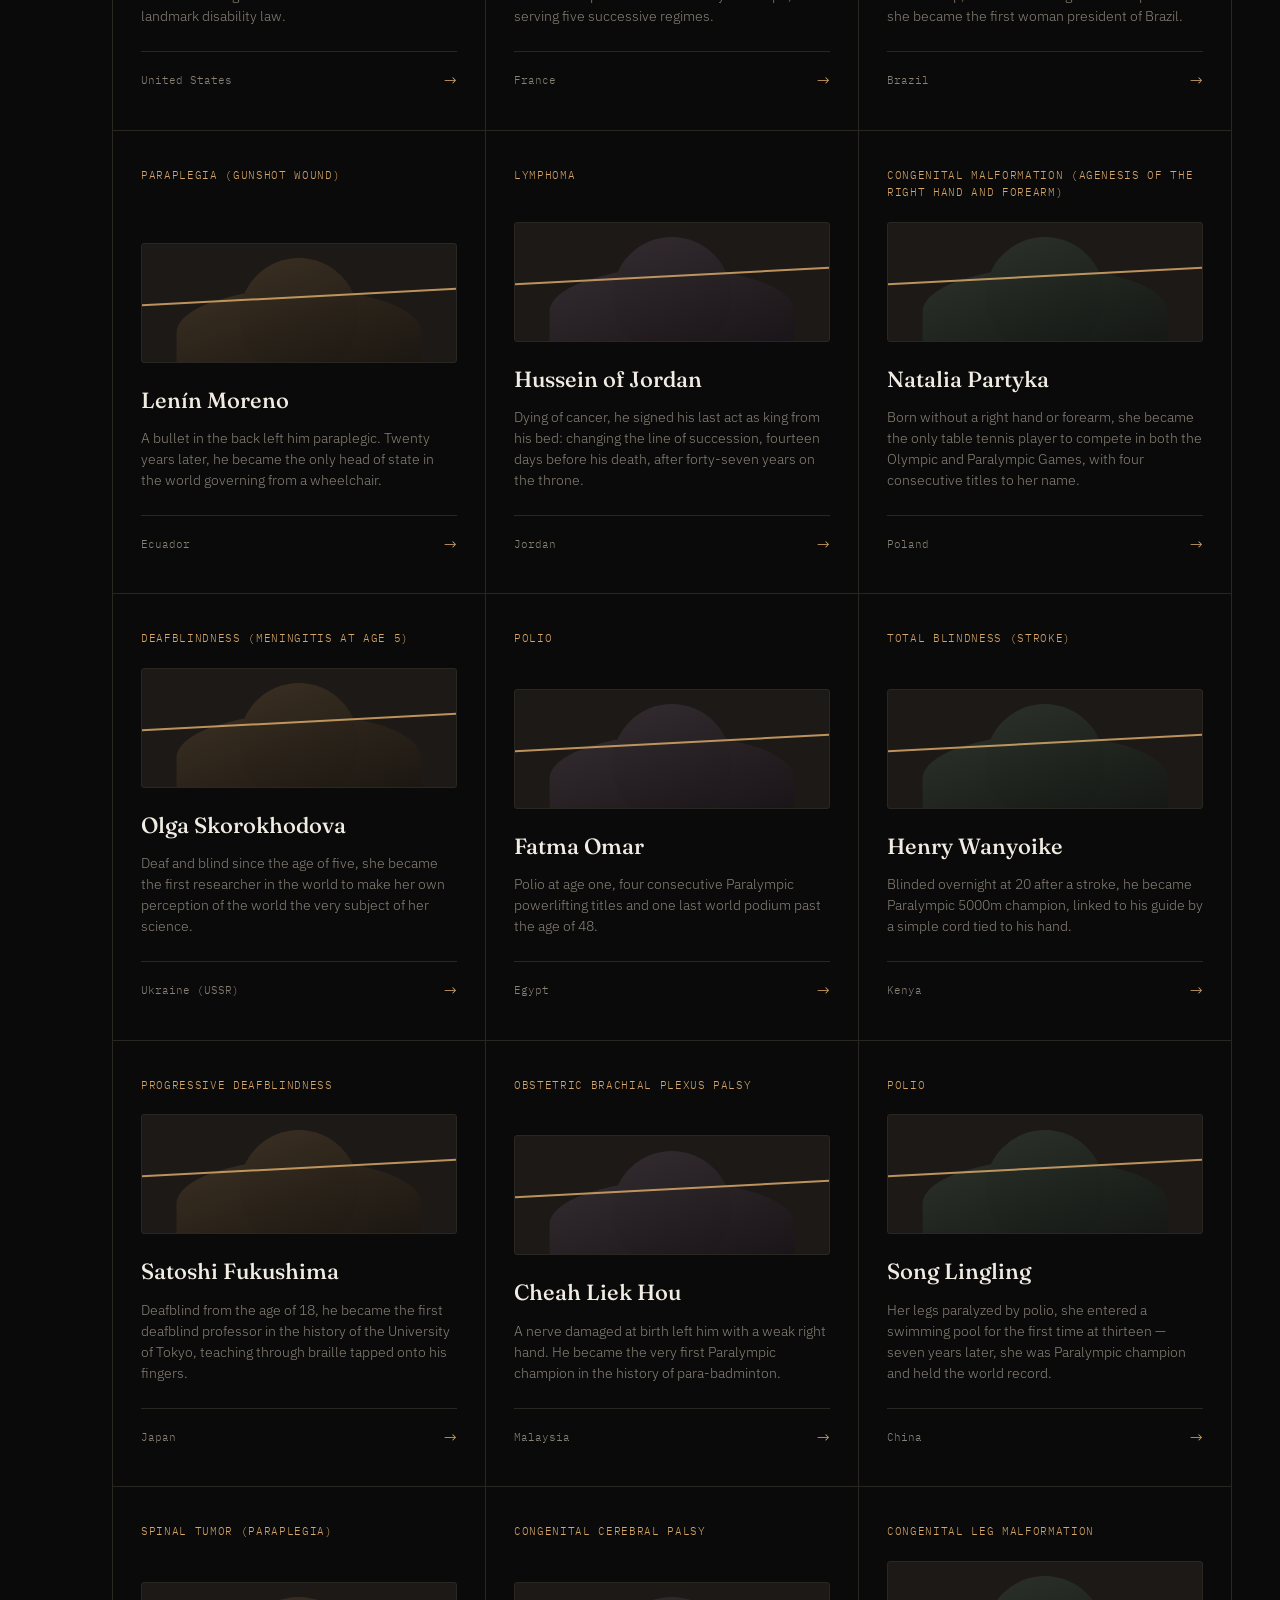
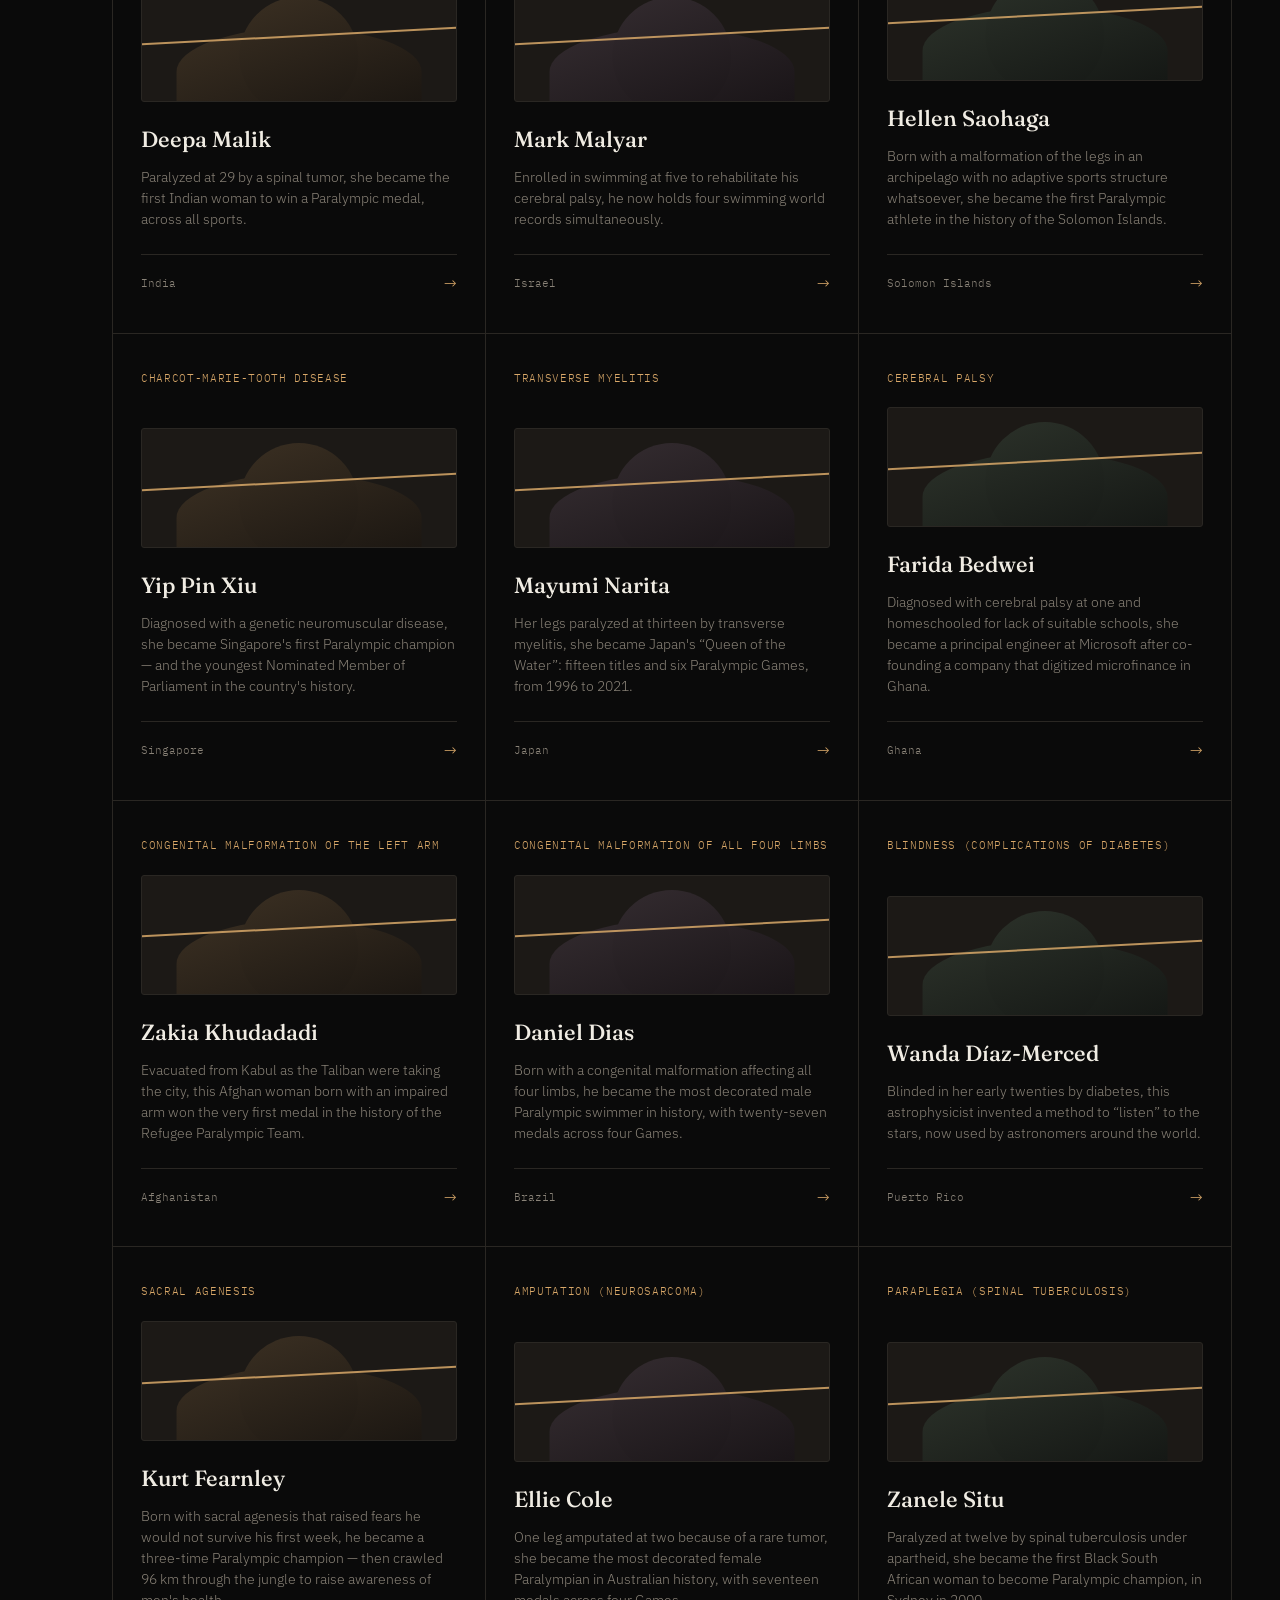
==== commit 8db8aa54: "Ajoute les balises favicon sur les pages EN Mêmes balises <link> (chemins absolus) dans en/index, en" ====
--- a/en/index.html
+++ b/en/index.html
@@ -3,6 +3,11 @@
 <head>
 <meta charset="UTF-8">
 <meta name="viewport" content="width=device-width, initial-scale=1.0">
+<link rel="icon" href="/favicon.ico" sizes="32x32">
+<link rel="icon" href="/favicon.svg" type="image/svg+xml">
+<link rel="apple-touch-icon" href="/apple-touch-icon.png">
+<link rel="manifest" href="/site.webmanifest">
+<meta name="theme-color" content="#0a0a0a">
 <title>Unbreakable — They didn't heal. They built anyway.</title>
 <meta name="description" content="The verified stories of artists, entrepreneurs and athletes who refused the double sentence tied to their rare condition.">
 <link rel="preconnect" href="https://fonts.googleapis.com">
